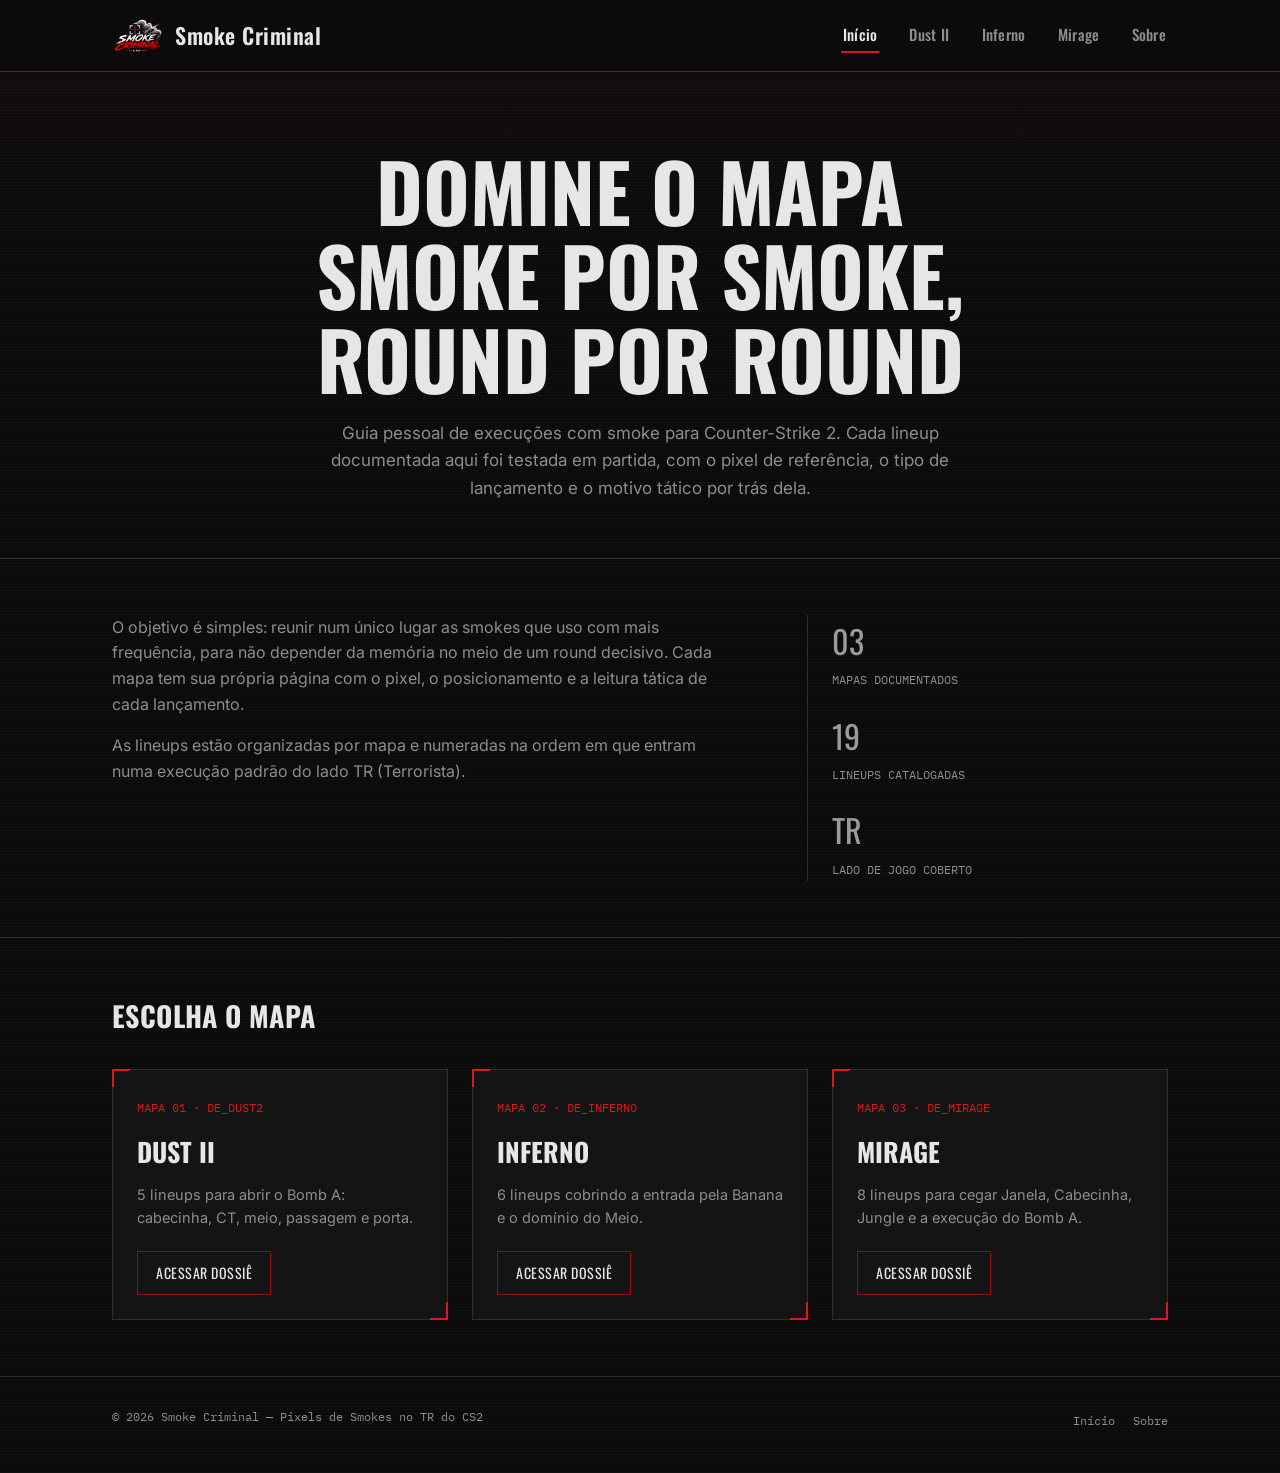
==== index.html @ 34695987 "Add files via upload" ====
<!DOCTYPE html>
<html lang="pt-BR">
<head>
    <meta charset="UTF-8">
    <meta name="viewport" content="width=device-width, initial-scale=1.0">
    <title>Smoke Criminal — Dossiê de Smokes no CS2</title>
    <link rel="stylesheet" href="style.css">
</head>
<body>

    <header class="site-header">
        <div class="wrap">
            <a href="index.html" class="brand">
                <img src="Logotipo-semfundo.png" alt="Smoke Criminal">
                Smoke Criminal 
            </a>
            <nav class="main-nav">
                <ul>
                    <li><a href="index.html" class="is-active">Início</a></li>
                    <li><a href="dust.html">Dust II</a></li>
                    <li><a href="inferno.html">Inferno</a></li>
                    <li><a href="mirage.html">Mirage</a></li>
                    <li><a href="sobre.html">Sobre</a></li>
                </ul>
            </nav>
        </div>
    </header>

    <main>
        <section class="hero">
            <div class="wrap">
                <h1>Domine o mapa smoke por smoke, round por round</h1>
                <p>Guia pessoal de execuções com smoke para Counter-Strike 2. Cada lineup documentada aqui foi testada em partida, com o pixel de referência, o tipo de lançamento e o motivo tático por trás dela.</p>
            </div>
        </section>

        <section class="section">
            <div class="wrap briefing">
                <div class="lede">
                    <p>O objetivo é simples: reunir num único lugar as smokes que uso com mais frequência, para não depender da memória no meio de um round decisivo. Cada mapa tem sua própria página com o pixel, o posicionamento e a leitura tática de cada lançamento.</p>
                    <p>As lineups estão organizadas por mapa e numeradas na ordem em que entram numa execução padrão do lado TR (Terrorista).</p>
                </div>
                <div class="stat-block">
                    <div class="stat">
                        <span class="num">03</span>
                        <span class="label">MAPAS DOCUMENTADOS</span>
                    </div>
                    <div class="stat">
                        <span class="num">19</span>
                        <span class="label">LINEUPS CATALOGADAS</span>
                    </div>
                    <div class="stat">
                        <span class="num">TR</span>
                        <span class="label">LADO DE JOGO COBERTO</span>
                    </div>
                </div>
            </div>
        </section>

        <section class="section">
            <div class="wrap">
                <div class="section-head">
                    <h2>Escolha o mapa</h2>
                </div>
                <div class="map-grid">

                    <article class="map-card">
                        <span class="map-code">MAPA 01 · DE_DUST2</span>
                        <h3>Dust II</h3>
                        <p>5 lineups para abrir o Bomb A: cabecinha, CT, meio, passagem e porta.</p>
                        <a href="dust.html" class="btn">Acessar dossiê</a>
                    </article>

                    <article class="map-card">
                        <span class="map-code">MAPA 02 · DE_INFERNO</span>
                        <h3>Inferno</h3>
                        <p>6 lineups cobrindo a entrada pela Banana e o domínio do Meio.</p>
                        <a href="inferno.html" class="btn">Acessar dossiê</a>
                    </article>

                    <article class="map-card">
                        <span class="map-code">MAPA 03 · DE_MIRAGE</span>
                        <h3>Mirage</h3>
                        <p>8 lineups para cegar Janela, Cabecinha, Jungle e a execução do Bomb A.</p>
                        <a href="mirage.html" class="btn">Acessar dossiê</a>
                    </article>

                </div>
            </div>
        </section>
    </main>

    <footer class="site-footer">
        <div class="wrap">
            <p>&copy; 2026 Smoke Criminal — Pixels de Smokes no TR do CS2</p>
            <ul class="foot-nav">
                <li><a href="index.html">Início</a></li>
                <li><a href="sobre.html">Sobre</a></li>
            </ul>
        </div>
    </footer>

</body>
</html>
---- style.css ----
@import url('https://fonts.googleapis.com/css2?family=Oswald:wght@500;600;700&family=Inter:wght@400;500;600&family=IBM+Plex+Mono:wght@500;600&display=swap');

:root{
  --bg: #0b0b0b;
  --panel: #141414;
  --panel-2: #1c1c1c;
  --border: #303030;
  --red: #d71920;
  --red-dim: #8f1116;
  --gray: #9b9b9b;
  --text: #e6e6e6;
  --text-muted: #8d8d8d;
  --mono: 'IBM Plex Mono', monospace;
  --display: 'Oswald', sans-serif;
  --body: 'Inter', sans-serif;
}

*{ box-sizing: border-box; }

html{ scroll-behavior: smooth; }

body{
  margin: 0;
  background: var(--bg);
  background-image:
    linear-gradient(180deg, rgba(193,39,45,0.05), transparent 260px),
    repeating-linear-gradient(0deg, rgba(255,255,255,0.015) 0px, rgba(255,255,255,0.015) 1px, transparent 1px, transparent 3px);
  color: var(--text);
  font-family: var(--body);
  font-size: 16px;
  line-height: 1.6;
}

a{ color: inherit; text-decoration: none; }

img{ max-width: 100%; display: block; }

/* ---------- layout helpers ---------- */
.wrap{
  max-width: 1120px;
  margin: 0 auto;
  padding: 0 32px;
}

/* ---------- header / nav ---------- */
.site-header{
  border-bottom: 1px solid var(--border);
  background: rgba(11,11,11,0.92);
  position: sticky;
  top: 0;
  z-index: 20;
  backdrop-filter: blur(6px);
}

.site-header .wrap{
  display: flex;
  align-items: center;
  justify-content: space-between;
  padding-top: 18px;
  padding-bottom: 18px;
  gap: 24px;
}

.brand{
  display: flex;
  align-items: center;
  gap: 12px;
  font-family: var(--display);
  font-size: 22px;
  font-weight: 600;
  letter-spacing: 0.5px;
  color: var(--text);
}

.brand img{ height: 34px; width: auto; }

.brand .tag{
  font-family: var(--mono);
  font-size: 11px;
  color: var(--red);
  border: 1px solid var(--red-dim);
  padding: 2px 6px;
  margin-left: 4px;
}

.main-nav ul{
  list-style: none;
  display: flex;
  flex-wrap: wrap;
  gap: 28px;
  margin: 0;
  padding: 0;
}

.main-nav a{
  font-family: var(--display);
  font-size: 15px;
  font-weight: 500;
  letter-spacing: 0.3px;
  color: var(--text-muted);
  padding: 6px 2px;
  border-bottom: 2px solid transparent;
  transition: color .15s ease, border-color .15s ease;
}

.main-nav a:hover,
.main-nav a.is-active{
  color: var(--text);
  border-bottom-color: var(--red);
}

/* ---------- hero ---------- */
.hero{
  padding: 76px 0 56px;
  border-bottom: 1px solid var(--border);
  text-align: center;
}

.hero .wrap{
  display: flex;
  flex-direction: column;
  align-items: center;
}

.hero .eyebrow{
  font-family: var(--mono);
  font-size: 13px;
  color: var(--gray);
  margin: 0 0 14px;
}

.hero h1{
  font-family: var(--display);
  font-size: clamp(44px, 7vw, 80px);
  line-height: 1.05;
  margin: 0 0 20px;
  max-width: 16ch;
  text-transform: uppercase;
}

.hero p{
  max-width: 62ch;
  color: var(--text-muted);
  font-size: 17px;
  margin: 0 auto;
}

.hero-map{
  padding: 48px 0 40px;
  border-bottom: 1px solid var(--border);
  display: flex;
  align-items: flex-end;
  justify-content: space-between;
  flex-wrap: wrap;
  gap: 20px;
}

.hero-map .eyebrow{
  font-family: var(--mono);
  font-size: 13px;
  color: var(--gray);
  margin: 0 0 10px;
}

.hero-map h1{
  font-family: var(--display);
  font-size: clamp(36px, 5.5vw, 56px);
  margin: 0;
  text-transform: uppercase;
}

.hero-map .count{
  font-family: var(--mono);
  font-size: 14px;
  color: var(--text-muted);
  border: 1px solid var(--border);
  padding: 8px 14px;
}

/* ---------- section heading ---------- */
.section{
  padding: 56px 0;
  border-bottom: 1px solid var(--border);
}

.section:last-of-type{ border-bottom: none; }

.section-head{
  display: flex;
  align-items: baseline;
  justify-content: space-between;
  gap: 20px;
  margin-bottom: 30px;
  flex-wrap: wrap;
}

.section-head h2{
  font-family: var(--display);
  font-size: 28px;
  margin: 0;
  text-transform: uppercase;
  letter-spacing: 0.4px;
}

.section-head .note{
  font-family: var(--mono);
  font-size: 12px;
  color: var(--text-muted);
}

/* ---------- map select cards (home page) ---------- */
.map-grid{
  display: flex;
  flex-wrap: wrap;
  gap: 24px;
}

.map-card{
  position: relative;
  flex: 1 1 300px;
  background: var(--panel);
  border: 1px solid var(--border);
  padding: 28px 24px 24px;
}

.map-card::before,
.map-card::after,
.map-card .corner-tl,
.map-card .corner-br{
  content: "";
  position: absolute;
  width: 16px;
  height: 16px;
  border: 2px solid var(--red);
}
.map-card::before{ top: -1px; left: -1px; border-right: none; border-bottom: none; }
.map-card::after{ bottom: -1px; right: -1px; border-left: none; border-top: none; }

.map-card .map-code{
  font-family: var(--mono);
  font-size: 12px;
  color: var(--red);
  display: block;
  margin-bottom: 14px;
}

.map-card h3{
  font-family: var(--display);
  font-size: 26px;
  margin: 0 0 10px;
  text-transform: uppercase;
}

.map-card p{
  color: var(--text-muted);
  font-size: 14.5px;
  margin: 0 0 22px;
}

.btn{
  display: inline-block;
  font-family: var(--display);
  font-size: 14px;
  letter-spacing: 0.5px;
  text-transform: uppercase;
  color: var(--text);
  border: 1px solid var(--text);
  padding: 10px 18px;
  transition: background .15s ease, color .15s ease, border-color .15s ease;
}

.btn:hover{
  background: var(--red);
  border-color: var(--red);
  color: #100708;
}

.map-card .btn{
  border-color: var(--red-dim);
}
.map-card .btn:hover{
  background: var(--red);
  border-color: var(--red);
}

/* ---------- briefing intro block ---------- */
.briefing{
  display: flex;
  flex-wrap: wrap;
  gap: 32px;
  align-items: flex-start;
}

.briefing .lede{
  flex: 2 1 380px;
}

.briefing .lede p{
  max-width: 60ch;
  color: var(--text-muted);
  margin: 0 0 16px;
}

.briefing .stat-block{
  flex: 1 1 220px;
  border-left: 1px solid var(--border);
  padding-left: 24px;
  display: flex;
  flex-direction: column;
  gap: 18px;
}

.stat{
  font-family: var(--mono);
}

.stat .num{
  display: block;
  font-family: var(--display);
  font-size: 32px;
  color: var(--gray);
}

.stat .label{
  font-size: 12px;
  color: var(--text-muted);
}

/* ---------- smoke lineup cards ---------- */
.smoke-grid{
  display: flex;
  flex-wrap: wrap;
  gap: 28px;
}

.smoke-card{
  position: relative;
  flex: 1 1 340px;
  max-width: 420px;
  background: var(--panel);
  border: 1px solid var(--border);
  overflow: hidden;
}

.smoke-card .thumb{
  position: relative;
  border-bottom: 1px solid var(--border);
  aspect-ratio: 4 / 3;
  background: var(--panel-2);
  overflow: hidden;
}

.smoke-card .thumb img{
  width: 100%;
  height: 100%;
  object-fit: contain;
  cursor: zoom-in;
}

.smoke-card .tr-id{
  position: absolute;
  top: 10px;
  left: 10px;
  font-family: var(--mono);
  font-size: 12px;
  font-weight: 600;
  background: rgba(11,11,11,0.90);
  border: 1px solid var(--red);
  color: var(--red);
  padding: 3px 8px;
}

.smoke-card .throw-tag{
  position: absolute;
  top: 10px;
  right: 10px;
  font-family: var(--mono);
  font-size: 10.5px;
  background: rgba(11,11,11,0.90);
  border: 1px solid var(--gray);
  color: var(--gray);
  padding: 3px 8px;
}

.smoke-card .body{
  padding: 18px 20px 22px;
}

.smoke-card h3{
  font-family: var(--display);
  font-size: 19px;
  margin: 0 0 12px;
  text-transform: uppercase;
  border-bottom: 1px solid var(--border);
  padding-bottom: 10px;
}

.smoke-card .field{
  margin: 0 0 12px;
}

.smoke-card .field:last-child{ margin-bottom: 0; }

.smoke-card .field .k{
  display: block;
  font-family: var(--mono);
  font-size: 10.5px;
  color: var(--red);
  margin-bottom: 4px;
}

.smoke-card .field .v{
  margin: 0;
  font-size: 13.5px;
  color: var(--text-muted);
}

/* ---------- lightbox (amplia a imagem ao clicar) ---------- */
.lightbox{
  display: none;
  position: fixed;
  inset: 0;
  background: rgba(0,0,0,0.92);
  z-index: 100;
  align-items: center;
  justify-content: center;
  padding: 24px;
}

.lightbox.active{
  display: flex;
}

.lightbox img{
  max-width: 90vw;
  max-height: 85vh;
  border: 2px solid var(--red);
}

.lightbox-close{
  position: absolute;
  top: 20px;
  right: 28px;
  font-family: var(--display);
  font-size: 38px;
  color: var(--text);
  cursor: pointer;
  line-height: 1;
}

.lightbox-close:hover{ color: var(--red); }

/* ---------- footer ---------- */
.site-footer{
  border-top: 1px solid var(--border);
  padding: 30px 0 40px;
}

.site-footer .wrap{
  display: flex;
  justify-content: space-between;
  flex-wrap: wrap;
  gap: 14px;
}

.site-footer p{
  margin: 0;
  font-family: var(--mono);
  font-size: 12px;
  color: var(--text-muted);
}

.site-footer .foot-nav{
  display: flex;
  gap: 18px;
  list-style: none;
  padding: 0;
  margin: 0;
}

.site-footer .foot-nav a{
  font-family: var(--mono);
  font-size: 12px;
  color: var(--text-muted);
  border-bottom: 1px solid transparent;
}

.site-footer .foot-nav a:hover{
  color: var(--text);
  border-bottom-color: var(--red);
}

/* ---------- contact / sobre page ---------- */
.info-block{
  max-width: 62ch;
}

.info-block p{ color: var(--text-muted); margin: 0 0 16px; }

.info-block .contact-list{
  list-style: none;
  padding: 0;
  margin: 24px 0 0;
  display: flex;
  flex-direction: column;
  gap: 10px;
  font-family: var(--mono);
  font-size: 14px;
}

.info-block .contact-list span{ color: var(--red); margin-right: 10px; }

/* ---------- responsive ---------- */
@media (max-width: 720px){
  .wrap{ padding: 0 20px; }
  .site-header .wrap{ flex-direction: column; align-items: flex-start; gap: 14px; }
  .main-nav ul{ gap: 18px; }
  .hero{ padding: 52px 0 40px; }
  .section{ padding: 40px 0; }
  .briefing .stat-block{ border-left: none; border-top: 1px solid var(--border); padding-left: 0; padding-top: 20px; flex-direction: row; flex-wrap: wrap; }
}
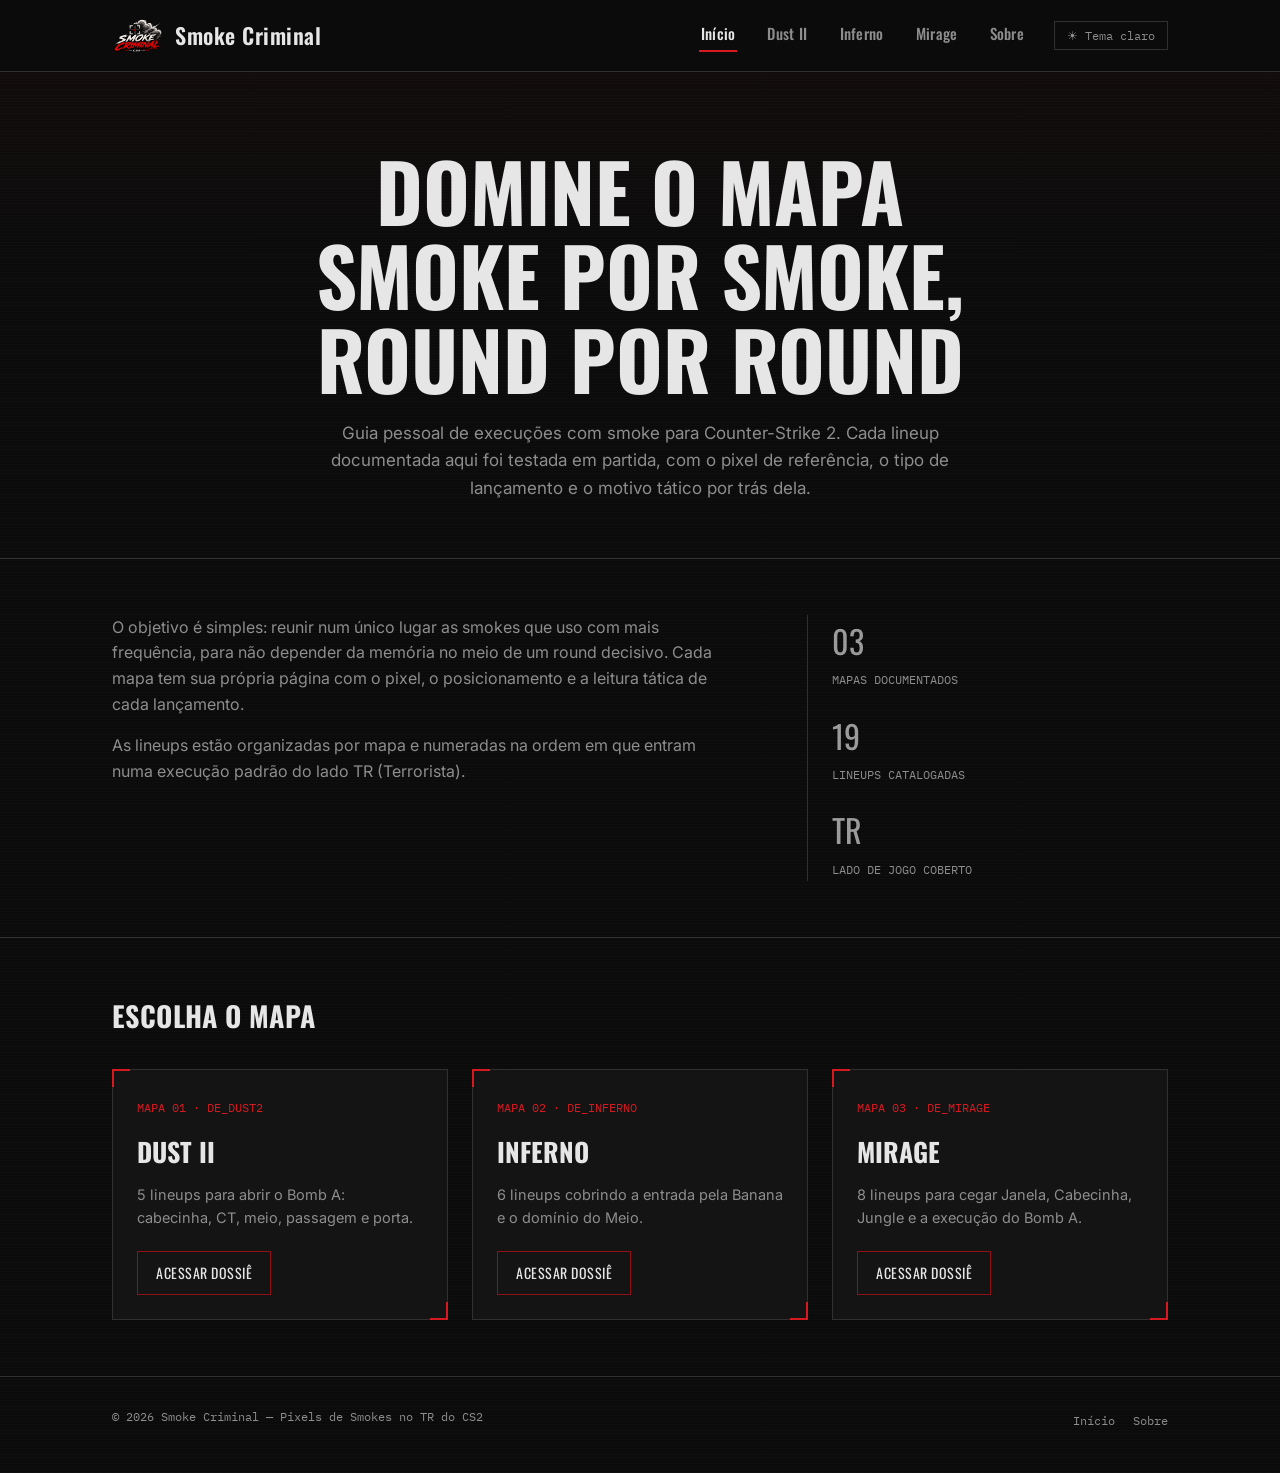
==== commit d622d200: "Add files via upload SCRUM-1: adiciona botão de tema claro/escuro e SCRUM-2: filtro por tipo de arre" ====
--- a/index.html
+++ b/index.html
@@ -5,6 +5,7 @@
     <meta name="viewport" content="width=device-width, initial-scale=1.0">
     <title>Smoke Criminal — Dossiê de Smokes no CS2</title>
     <link rel="stylesheet" href="style.css">
+    <script src="tema.js"></script>
 </head>
 <body>
 
--- a/style.css
+++ b/style.css
@@ -519,3 +519,101 @@
   .section{ padding: 40px 0; }
   .briefing .stat-block{ border-left: none; border-top: 1px solid var(--border); padding-left: 0; padding-top: 20px; flex-direction: row; flex-wrap: wrap; }
 }
+
+/* ---------- filtro por tipo de arremesso ---------- */
+.filter-bar{
+  display: flex;
+  flex-wrap: wrap;
+  align-items: center;
+  gap: 10px;
+  margin-bottom: 28px;
+}
+
+.filter-btn{
+  font-family: var(--mono);
+  font-size: 12px;
+  color: var(--text-muted);
+  background: transparent;
+  border: 1px solid var(--border);
+  padding: 8px 14px;
+  cursor: pointer;
+  transition: color .15s ease, border-color .15s ease, background .15s ease;
+}
+
+.filter-btn:hover{
+  color: var(--text);
+  border-color: var(--gray);
+}
+
+.filter-btn.active{
+  color: var(--text);
+  background: var(--panel);
+  border-color: var(--red);
+}
+
+.filter-btn:focus-visible{
+  outline: 2px solid var(--red);
+  outline-offset: 2px;
+}
+
+.filter-count{
+  margin-left: auto;
+  font-family: var(--mono);
+  font-size: 12px;
+  color: var(--text-muted);
+}
+
+.smoke-card[hidden]{ display: none; }
+
+/* ---------- botão de alternar tema ---------- */
+.theme-toggle{
+  font-family: var(--mono);
+  font-size: 12px;
+  color: var(--text-muted);
+  background: transparent;
+  border: 1px solid var(--border);
+  padding: 6px 12px;
+  cursor: pointer;
+  transition: color .15s ease, border-color .15s ease;
+}
+
+.theme-toggle:hover{
+  color: var(--text);
+  border-color: var(--red);
+}
+
+.theme-toggle:focus-visible{
+  outline: 2px solid var(--red);
+  outline-offset: 2px;
+}
+
+/* ---------- tema claro ---------- */
+html[data-theme="light"]{
+  --bg: #f4f4f1;
+  --panel: #ffffff;
+  --panel-2: #ebebe7;
+  --border: #cfcfca;
+  --red: #c4121a;
+  --red-dim: #e3a5a8;
+  --gray: #55555a;
+  --text: #1a1a1a;
+  --text-muted: #55555a;
+}
+
+html[data-theme="light"] body{
+  background-image: linear-gradient(180deg, rgba(193,39,45,0.07), transparent 260px);
+}
+
+html[data-theme="light"] .site-header{
+  background: rgba(244,244,241,0.92);
+}
+
+html[data-theme="light"] .smoke-card .tr-id,
+html[data-theme="light"] .smoke-card .throw-tag{
+  background: rgba(255,255,255,0.92);
+}
+
+/* o fundo da imagem ampliada continua escuro nos dois temas */
+html[data-theme="light"] .lightbox-close{
+  color: #e6e6e6;
+}
